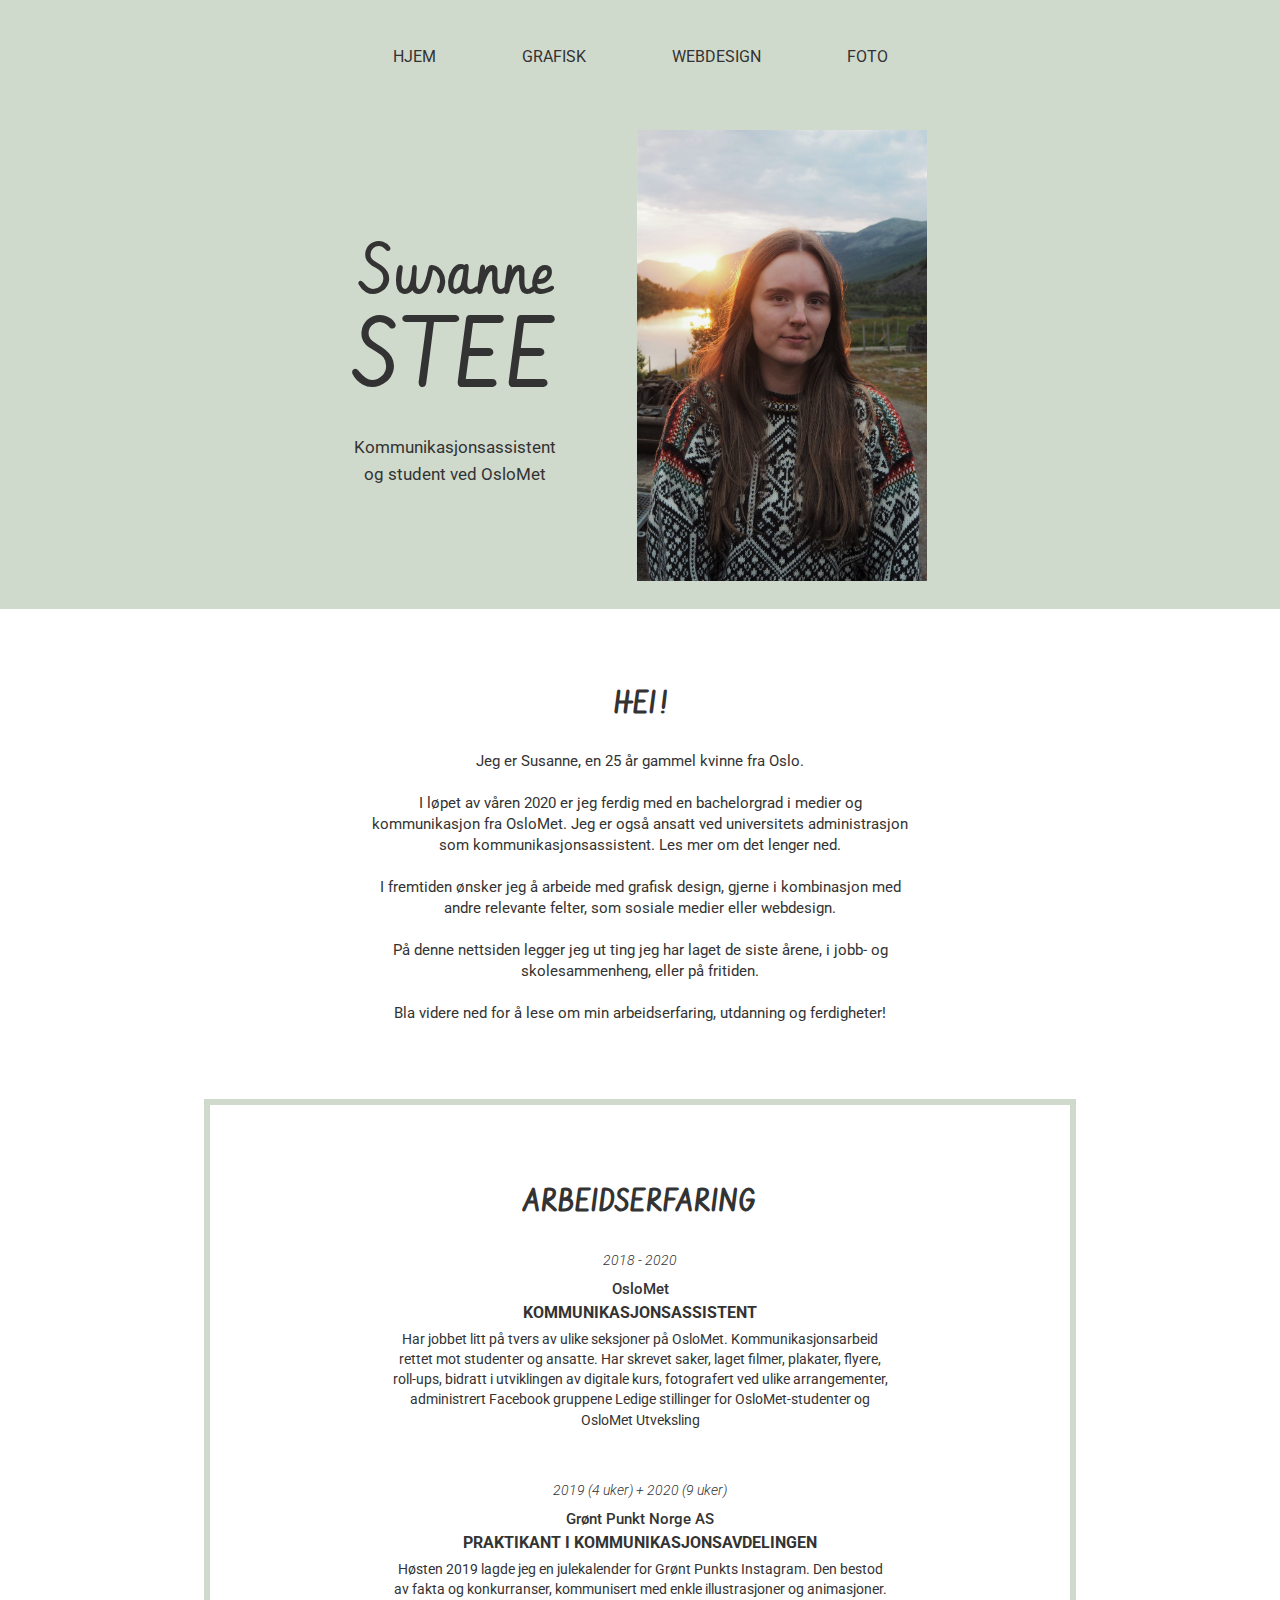
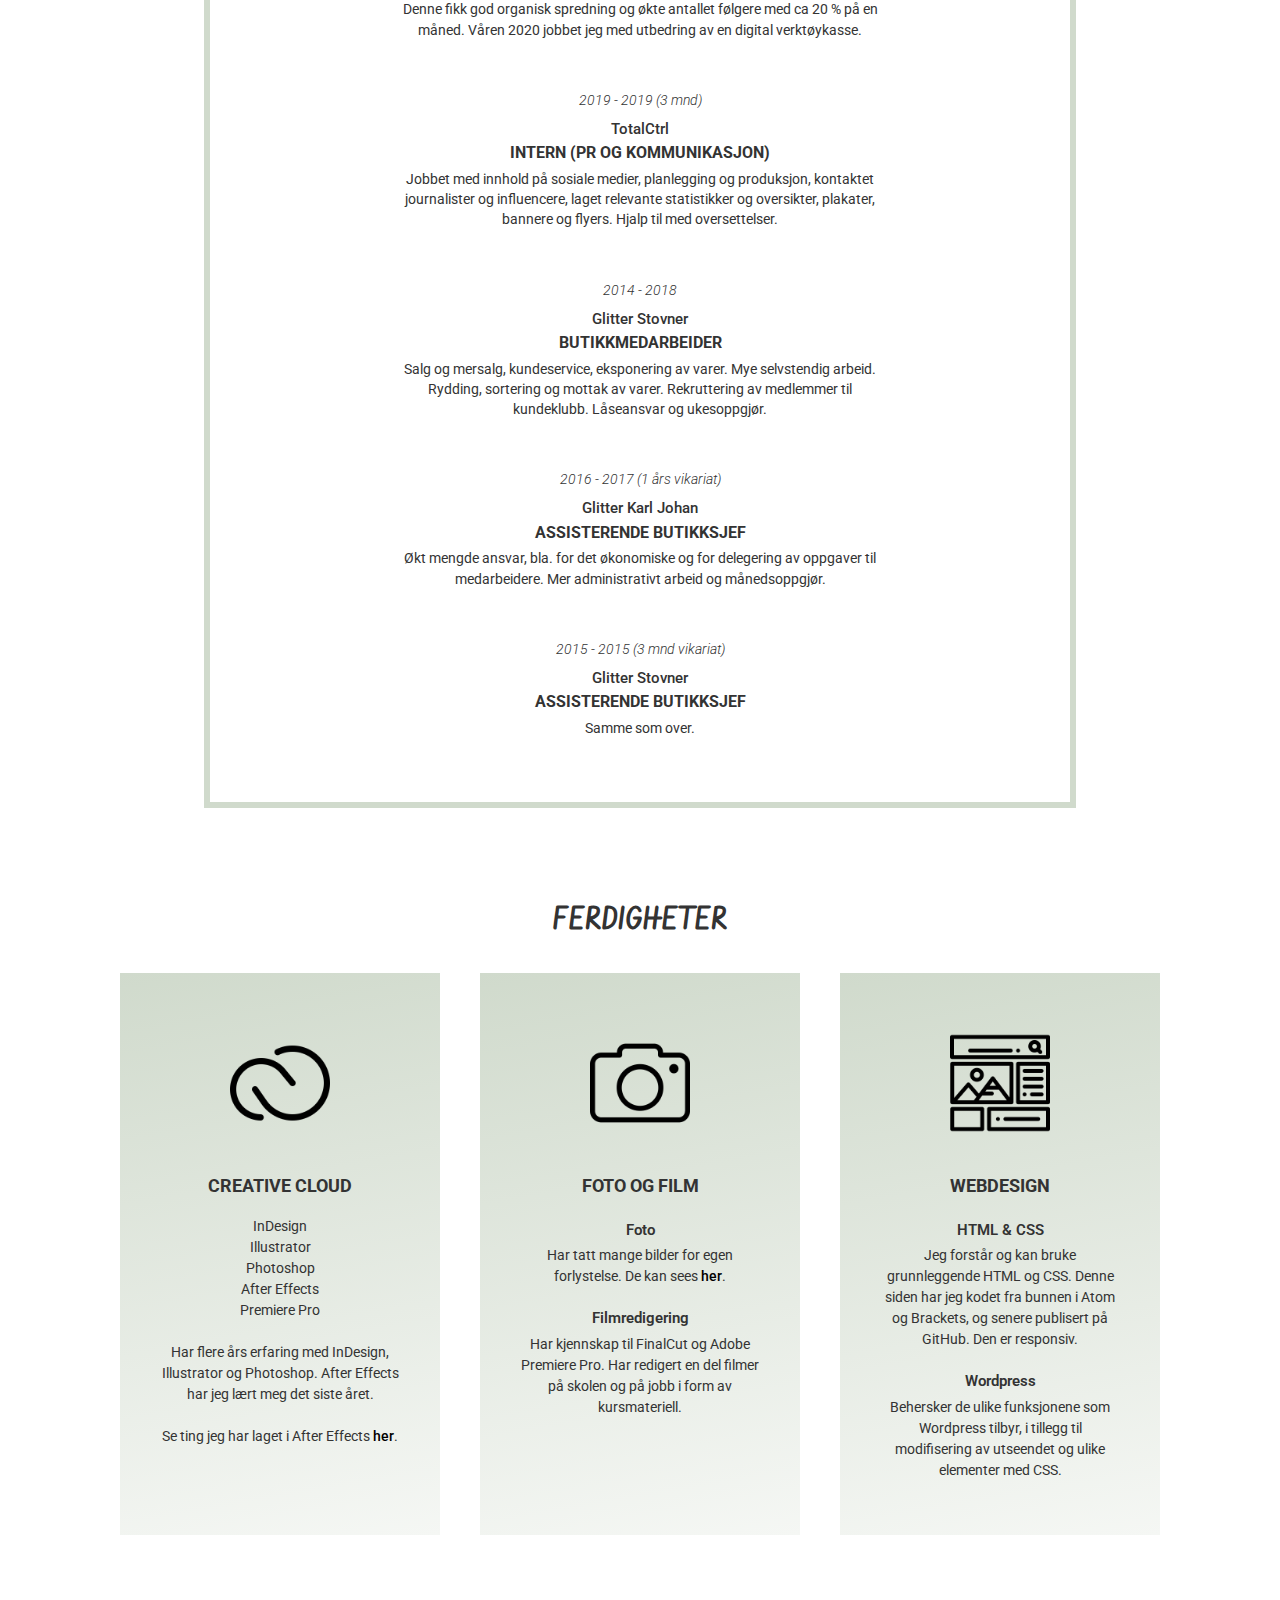
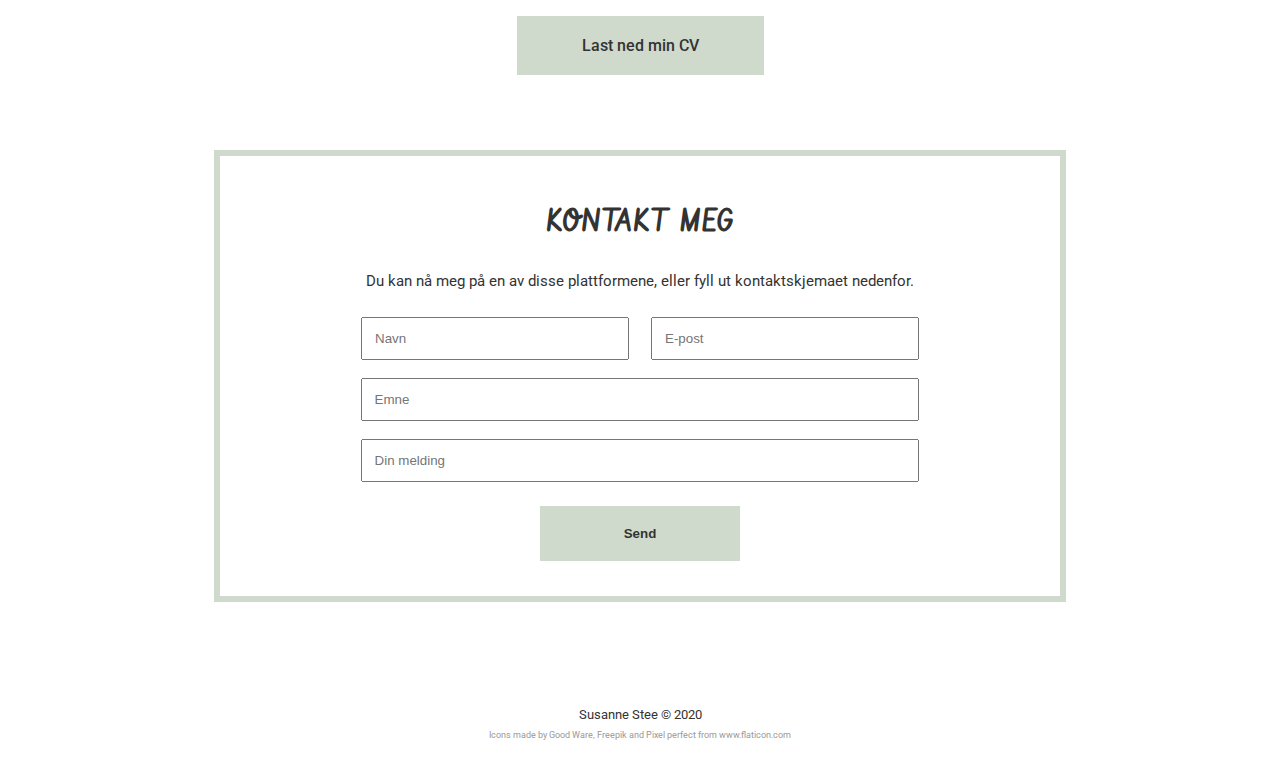
==== index.html @ d4089a22 "Add files via upload" ====
<!DOCTYPE html>
<html lang="no" dir="ltr">
  <head>
    <meta charset="utf-8">
    <meta name="viewport" content="width=device-width">
    <meta name="description" content="Grafisk design, webdesign, animasjon, portfolio">
    <meta name="keywords" content="grafisk design, webdesign, animasjon, portfolio">
    <meta name="author" content="Susanne Stee">
    <title>Susanne Stee | Hjem</title>
    <link rel="stylesheet" href="./css/style.css">
    <link href="https://fonts.googleapis.com/css2?family=Playfair+Display:ital,wght@0,400;0,500;0,600;0,700;0,800;0,900;1,400;1,500;1,600;1,700;1,800;1,900&family=Roboto:ital,wght@0,100;0,300;0,400;0,500;0,700;0,900;1,100;1,300;1,400;1,500;1,700;1,900&family=Vibur&display=swap" rel="stylesheet">

  </head>

  <body>


<!-- Navigation -->
    <div class="container-1">
        <div class="box-1-1"><a href="index.html">Hjem</a></div>
        <div class="box-1-2"><a href="https://www.instagram.com/susanne_stee/" target="_blank">Grafisk</a></div>
        <div class="box-1-3"><a href="/pages/webdesign.html">Webdesign</a></div>
        <div class="box-1-4"><a href="https://www.flickr.com/photos/susannestee/" target="_blank">Foto</a></div>
    </div>


<!-- Header -->
    <div class="container-2">
      <div class="box-2-1">
        <h1 id="susanne">Susanne</h1>
        <h1 id="stee">STEE</h1>
        <p>Kommunikasjonsassistent 
            <br>og student ved OsloMet</p>
      </div>
      <div class="box-2-2"><img src="./img/portrett.jpg" alt="Portrett"></div>
    </div>


<!-- Hei -->
    <div class="container-3">
      <div class="box-3-1">
       <h2>Hei!</h2>
       <p>Jeg er Susanne, en 25 år gammel kvinne fra Oslo. 
        <br>
        <br>
        I løpet av våren 2020 er jeg ferdig med en bachelorgrad i medier og kommunikasjon fra OsloMet. Jeg er også ansatt ved universitets administrasjon som kommunikasjonsassistent. Les mer om det lenger ned. 
        <br>
        <br>
        I fremtiden ønsker jeg å arbeide med grafisk design, gjerne i kombinasjon med andre relevante felter, som sosiale medier eller webdesign. 
        <br>
        <br>
        På denne nettsiden legger jeg ut ting jeg har laget de siste årene, i jobb- og skolesammenheng, eller på fritiden. 
        <br>
        <br>
        Bla videre ned for å lese om min arbeidserfaring, utdanning og ferdigheter!</p>
      </div>
    </div>


<!-- Erfaringer -->
    <div class="container-4">
      <div class="box-4-1">
        <h2>Arbeidserfaring</h2>

        <p class="arstall">2018 - 2020</p>
        <h3 class="sted">OsloMet</h3>
        <h3 class="tittel">Kommunikasjonsassistent</h3>
        <p>Har jobbet litt på tvers av ulike seksjoner på OsloMet. Kommunikasjonsarbeid rettet mot studenter og ansatte. Har skrevet saker, laget filmer, plakater, flyere, roll-ups, bidratt i utviklingen av digitale kurs, fotografert ved ulike arrangementer, administrert Facebook gruppene Ledige stillinger for OsloMet-studenter og OsloMet Utveksling</p>
          <br>
        <p class="arstall">2019 (4 uker) + 2020 (9 uker)</p>
        <h3 class="sted">Grønt Punkt Norge AS</h3>
        <h3 class="tittel">Praktikant i kommunikasjonsavdelingen</h3>
        <p>Høsten 2019 lagde jeg en julekalender for Grønt Punkts Instagram. Den bestod av fakta og konkurranser, kommunisert med enkle illustrasjoner og animasjoner. Denne fikk god organisk spredning og økte antallet følgere med ca 20 % på en måned. Våren 2020 jobbet jeg med utbedring av en digital verktøykasse.</p>
          <br>
        <p class="arstall">2019 - 2019 (3 mnd)</p>
        <h3 class="sted">TotalCtrl</h3>
        <h3 class="tittel">Intern (PR og kommunikasjon)</h3>
        <p>Jobbet med innhold på sosiale medier, planlegging og produksjon, kontaktet journalister og influencere, laget relevante statistikker og oversikter, plakater, bannere og flyers. Hjalp til med oversettelser.</p>
          <br>
        <p class="arstall">2014 - 2018</p>
        <h3 class="sted">Glitter Stovner</h3>
        <h3 class="tittel">Butikkmedarbeider</h3>
        <p>Salg og mersalg, kundeservice, eksponering av varer. Mye selvstendig arbeid. Rydding, sortering og mottak av varer. Rekruttering av medlemmer til kundeklubb. Låseansvar og ukesoppgjør.</p>
          <br>
        <p class="arstall">2016 - 2017 (1 års vikariat)</p>
        <h3 class="sted">Glitter Karl Johan</h3>
        <h3 class="tittel">Assisterende butikksjef</h3>
        <p>Økt mengde ansvar, bla. for det økonomiske og for delegering av oppgaver til medarbeidere. Mer administrativt arbeid og månedsoppgjør.</p>
          <br>
        <p class="arstall">2015 - 2015 (3 mnd vikariat)</p>
        <h3 class="sted">Glitter Stovner</h3>
        <h3 class="tittel">Assisterende butikksjef</h3>
        <p>Samme som over.</p>


      </div>
    </div>


<!-- Ferdigheter -->
    <div class="ferdigheter">
      <h2>Ferdigheter</h2>
    </div>
      
    <div class="container-5">
        <div class="box-5-1">
          <img src="./img/creative-cloud.png" alt="Creative Cloud">
          <h3>Creative Cloud</h3>
          <p>
            InDesign
            <br>Illustrator
            <br>Photoshop
            <br>After Effects
            <br>Premiere Pro
            <br><br>Har flere års erfaring med InDesign, Illustrator og Photoshop. After Effects har jeg lært meg det siste året. 
            <br><br>Se ting jeg har laget i After Effects <a href="https://www.instagram.com/susanne_stee/" target="_blank">her</a>.
           </p>
        </div>

        <div class="box-5-2">
          <img src="./img/camera.png" alt="Kamera">
          <h3>Foto og film</h3>
          <h4>Foto</h4>
          <p>Har tatt mange bilder for egen forlystelse. De kan sees <a href="https://www.flickr.com/photos/susannestee/" target="_blank">her</a>.</p>
          <h4>Filmredigering</h4>
          <p>Har kjennskap til FinalCut og Adobe Premiere Pro. Har redigert en del filmer på skolen og på jobb i form av kursmateriell.</p>
        </div>

        <div class="box-5-3">
          <img src="./img/ux.png" alt="Webdesign">
          <h3>Webdesign</h3>
          <h4>HTML & CSS</h4>
          <p>Jeg forstår og kan bruke grunnleggende HTML og CSS. Denne siden har jeg kodet fra bunnen i Atom og Brackets, og senere publisert på GitHub. Den er responsiv.</p>
          <h4>Wordpress</h4>
          <p>Behersker de ulike funksjonene som Wordpress tilbyr, i tillegg til modifisering av utseendet og ulike elementer med CSS.</p>
        </div>
    </div>


<!-- Last ned min CV -->
    <div class="container-6">
      <div class="box-6-1">
        <h2><a href="./img/ux.png" download>Last ned min CV</a></h2>
      </div>
    </div>
    


<!-- Kontakt meg -->
    <div class="container-7">
      <div class="box-7-1">
        <h2>Kontakt meg</h2>
        <p>Du kan nå meg på en av disse plattformene, eller fyll ut kontaktskjemaet nedenfor.</p>
          <form>
            <input type="text" placeholder="Navn">
            <input type="email" placeholder="E-post">
            <br>
            <input id="emne" type="text" placeholder="Emne">
            <br>
            <input id="melding" type="text" placeholder="Din melding">
            <br>
            <button type="submit" name="button" class="button_1">Send</button>
          </form>
      </div>
    </div>


<!-- Footer -->
    <div class="container-8">
      <div class="box-8-1">
        <p>Susanne Stee &copy; 2020</p>
        <div id="flaticon">Icons made by <a href="https://www.flaticon.com/authors/good-ware" title="Good Ware">Good Ware</a>, <a href="https://www.flaticon.com/authors/freepik" title="Freepik">Freepik</a> and <a href="https://www.flaticon.com/authors/pixel-perfect" title="Pixel perfect">Pixel perfect</a> from <a href="https://www.flaticon.com/" title="Flaticon"> www.flaticon.com</a>
        </div>
      </div>
    </div>





  </body>
</html>
---- css/style.css ----
body{
  font: 15px/1.5 'Roboto', sans-serif;
  padding: 0;
  margin: 0;
  background-color: #ffffff;
  text-align: center;
  color: #333;
}

h2{
    font-family: 'Vibur', serif;
    font-size: 30px;
    font-weight: 600;
    text-transform: uppercase;
}




/* Navigation */
.container-1{
  padding-top: 40px;
  padding-bottom: 35px;
  display: flex;
  flex-direction: row;
  flex-wrap: wrap;
  justify-content: center;
  height: auto;
  background: #D0DACC;
  border: 0px red solid;
  font-size: 16px;
}

@media only screen and (max-width: 414px){
    .container-1{
        flex-direction: column;
        padding-top: 30px;
        padding-bottom: 30px;
        margin-bottom: -20px;
        font-size: 21px;
    }
    
    .container-1 a{
        background-color: #e7ece5;
        padding: 10xp 50px;
        width: 100px;
    }
    
    
    .box-1-1, .box-1-2, .box-1-3, .box-1-4{
        margin: 15px 0px;
    }
}

.container-1 a{
  text-decoration: none;
  text-transform: uppercase;
  color: #333;
  padding: 15px 38px;
}

.container-1 a:hover{
  background-color: #e7ece5;
  transition: 0.5s;
}

.container-1 .current a {
  background-color: #a6aea3;
}

.box-1-1{
  padding: 5px;
  border: 0px red solid;
}

.box-1-2{
  padding: 5px;
  border: 0px red solid;
}

.box-1-3{
  padding: 5px;
  border: 0px red solid;
}

.box-1-4{
  padding: 5px;
  border: 0px red solid;
}



/* Header */
.container-2{
  display: flex;
  flex-direction: row;
  flex-wrap: wrap;
  justify-content: center;
  align-items: center;
  width: auto;
  height: 500px;
  background: #D0DACC;
  border: 0px red solid;
}

@media only screen and (max-width: 414px){
    .container-2{
        height:870px;
    }
}

.box-2-1{
  width: auto;
  padding: 20px;
  border: 0px red solid;
  margin-right: 40px;
}

@media only screen and (max-width: 414px){
    .box-2-1{
        margin-right: 0px;
        margin-bottom: -30px;
        padding-bottom: 0px;
    }
}

#susanne{
  font-size: 70px;
  line-height: 0.4;
  font-family: 'Vibur', serif;
  font-weight: 400;
}

#stee{
  font-size: 95px;
  line-height: 0.2;
  font-family: 'Vibur', serif;
  font-weight: 400;
}

.box-2-1 p{
  font-size: 17px;
    line-height: 1.6;
}

.box-2-2{
  width: auto;
  padding: 20px;
  border: 0px red solid;
  background: #D0DACC;
}

.box-2-2 img{
  /*height: 450px;*/
    width: 290px;
}



/* Hei */
.container-3{
  display: flex;
  justify-content: center;
  width: auto;
  height: auto;
  border: 0px red solid;
}

.container-3 h1{
    font-family: 'Vibur', serif;
    font-size: 33px;
    font-weight: 600;
    letter-spacing: 6px;
    text-transform: uppercase;
}

.container-3 p{
    font-size: px;
}

.box-3-1{
  padding: 50px;
  margin: 0px 20px;
  width: 550px;
  border: 0px red solid;
  line-height: 1.4;
}

@media only screen and (max-width: 414px){
    .box-3-1{
        padding: 35px;
    }
}


/* Arbeidserfaring */
.container-4{
  margin-top: -10px;
  display: flex;
  justify-content: center;
  width: auto;
  height: auto;
  border: 0px red solid;
}

.box-4-1{
  padding: 50px 180px;
  margin: 20px;
  width: 500px;
  border: 6px #D0DACC solid;
}

@media only screen and (max-width: 414px){
    .container-4{
      margin-top: -10px;
    }
    
    .box-4-1{
      padding: 35px;
    }
}

.arstall{
    margin-bottom: -8px;
    font-size: 14px !important;
    font-style: italic;
    font-weight: 300;
}

.sted{
    font-size: 15px;
    font-weight: 500;
    margin-bottom: -15px
}

.tittel{
    text-transform: uppercase;
    font-size: 16px;
    font-weight: 700;
    margin-bottom: -10px;
}

.container-4 p{
    font-size: 13.5px;
}



/* Ferdigheter */
.ferdigheter{
    text-align: center;
    margin-top: 70px;
}
.container-5{
  margin-top: -14px;
  display: flex;
  flex-direction: row;
  flex-wrap: wrap;
  justify-content: center;
  height: auto;
  width: auto;
  justify-content: center;
  border: 0px red solid;
}

.container-5 img{
  height: 100px;
  margin-top: 20px;
  margin-bottom: 15px;
}

.container-5 h3{
  text-transform: uppercase;
}

.container-5 h4{
  margin-bottom: -10px;
  margin-top: 20px;
  font-weight: 600;
}

.container-5 p{
  font-size: 14px;
}

.container-5 a{
  color: #000000;
  text-decoration: none;
  font-weight: 500;
}

.container-5 a:hover{
  color: #a6aea3;
}

.box-5-1{
  width: 240px;
  padding: 40px;
  margin: 20px;
  border: 0px #D0DACC solid;
  background-image: linear-gradient(170deg, #d0dacc, #f5f7f4);
}

.box-5-2{
  width: 240px;
  padding: 40px;
  margin: 20px;
  border: 0px #D0DACC solid;
  align-items: center;
  background-image: linear-gradient(170deg, #d0dacc, #f5f7f4);
}

.box-5-3{
  width: 240px;
  padding: 40px;
  margin: 20px;
  border: 0px #D0DACC solid;
  align-items: center;
  background-image: linear-gradient(170deg, #d0dacc, #f5f7f4);
}





/* Last ned min CV */
.container-6{
  margin-top: 20px;
  display: flex;
  justify-content: center;
  width: auto;
  height: auto;
  justify-content: center;
  border: 0px red solid;
}

.container-6-webdesign{
  margin-top: 20px;
  display: flex;
  justify-content: center;
  width: auto;
  height: auto;
  justify-content: center;
  border: 0px red solid;
}

.box-6-1{
  padding: 0px;
  margin: 20px;
}

.box-6-1-webdesign{
  padding: 0px;
  margin: 20px;
    margin-top: -60px;
}

.container-6 a{
  width: auto;
  padding: 20px 65px;
  text-decoration: none;
  color: #333;
  font-size: 18px;
  background-color: #D0DACC;
  font-family: 'Roboto', sans-serif;
  text-transform: none;
  font-weight: 500;
  font-size: 16px;
    
}

.container-6-webdesign a{
  width: auto;
  padding: 17px 75px;
  text-decoration: none;
  color: #333;
  font-size: 18px;
  background-color: #D0DACC;
  font-family: 'Roboto', sans-serif;
  text-transform: none;
  font-weight: 500;
  font-size: 16px;
    
}

.container-6 a:hover{
  background-color: #e7ece5;
  transition: 0.5s;
}

.container-6-webdesign a:hover{
  background-color: #e7ece5;
  transition: 0.5s;
}




/* Kontakt meg */
.container-7{
  margin-top: 20px;
  display: flex;
  justify-content: center;
  width: auto;
  height: auto;
  justify-content: center;
  border: 0px red solid;
}

.box-7-1{
  padding: 20px;
  margin: 20px;
  width: 800px;
  border: 6px #D0DACC solid;
}

input {
  margin: 9px;
  padding: 12px;
  width: 240px;
}

#emne, #melding{
  width: 66.35%;
  min-width: 240px;
}

button {
  padding: 20px 70px;
  margin: 15px;
  width: 200px;
  background-color: #D0DACC;
  border: 0 #000 solid;
  font-weight: bold;
  color: #333;
}

button:hover {
  background-color: #e7ece5;
  cursor: pointer;
  transition: 0.5s;
}

@media only screen and (max-width: 414px){
    button{
      width: 266px;
    }
}


/* Footer */
.container-8{
  margin-top: 50px;
  display: flex;
  justify-content: center;
  width: 100%;
  height: auto;
  justify-content: center;
  border: 0px red solid;
}

.box-8-1{
  width: 100%;
  padding: 20px;
  border: 0px red solid;
  font-size: 13px;
}

#flaticon{
  font-size: 9px;
  color: #999;
  margin-top: -8px;
}

#flaticon a{
  color: #999;
  text-decoration: none;
}
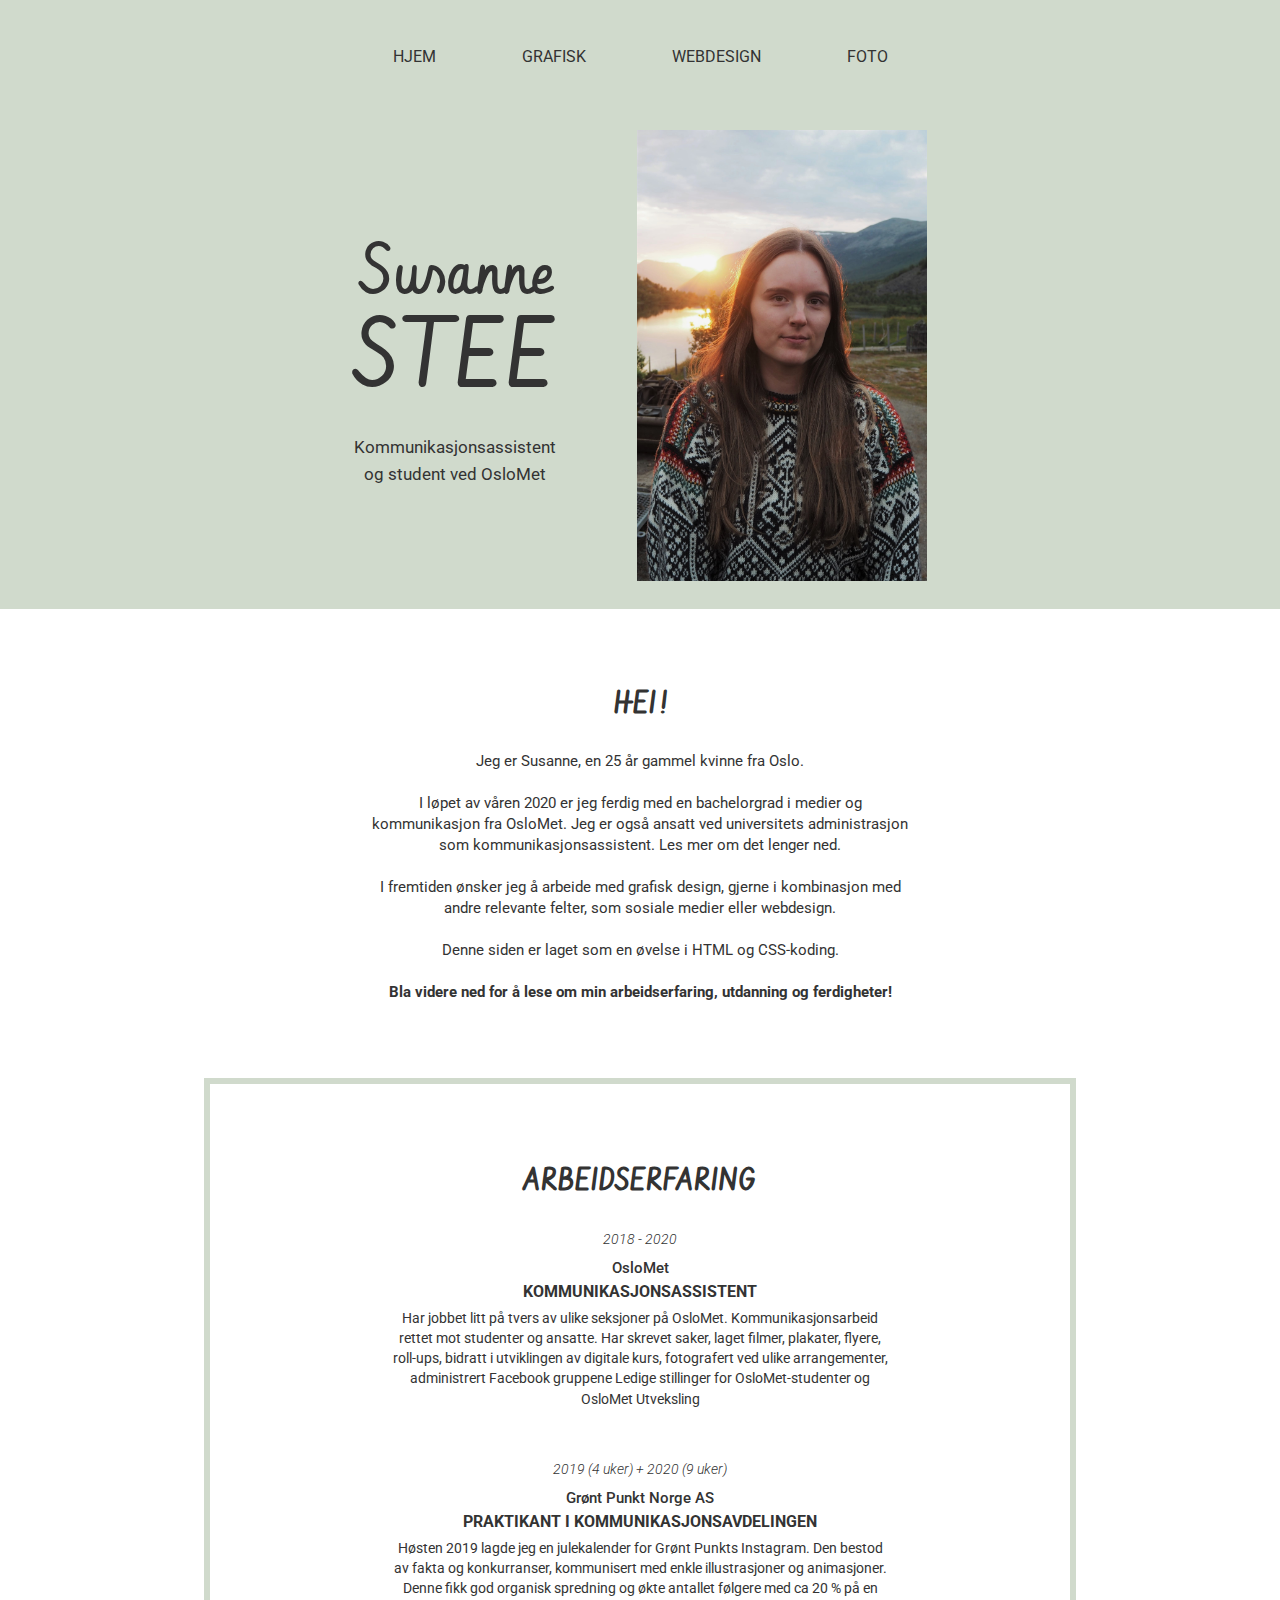
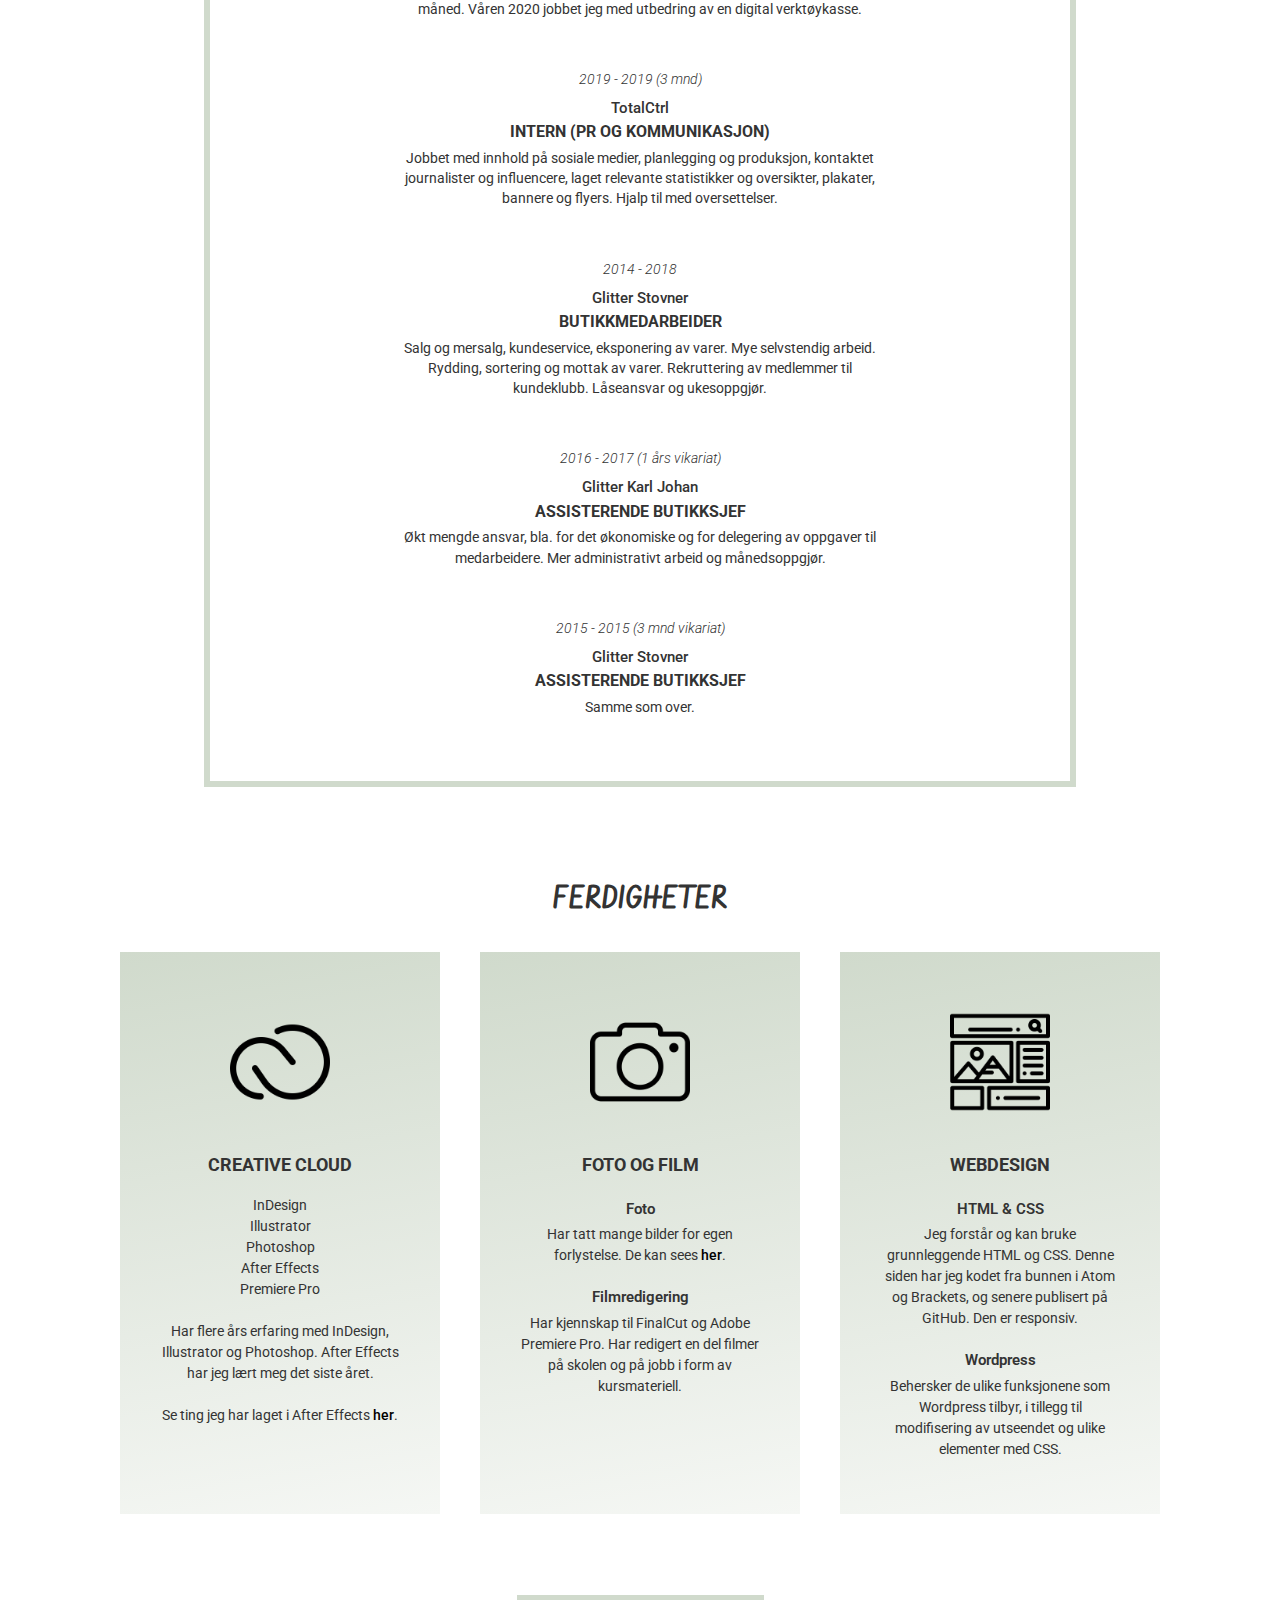
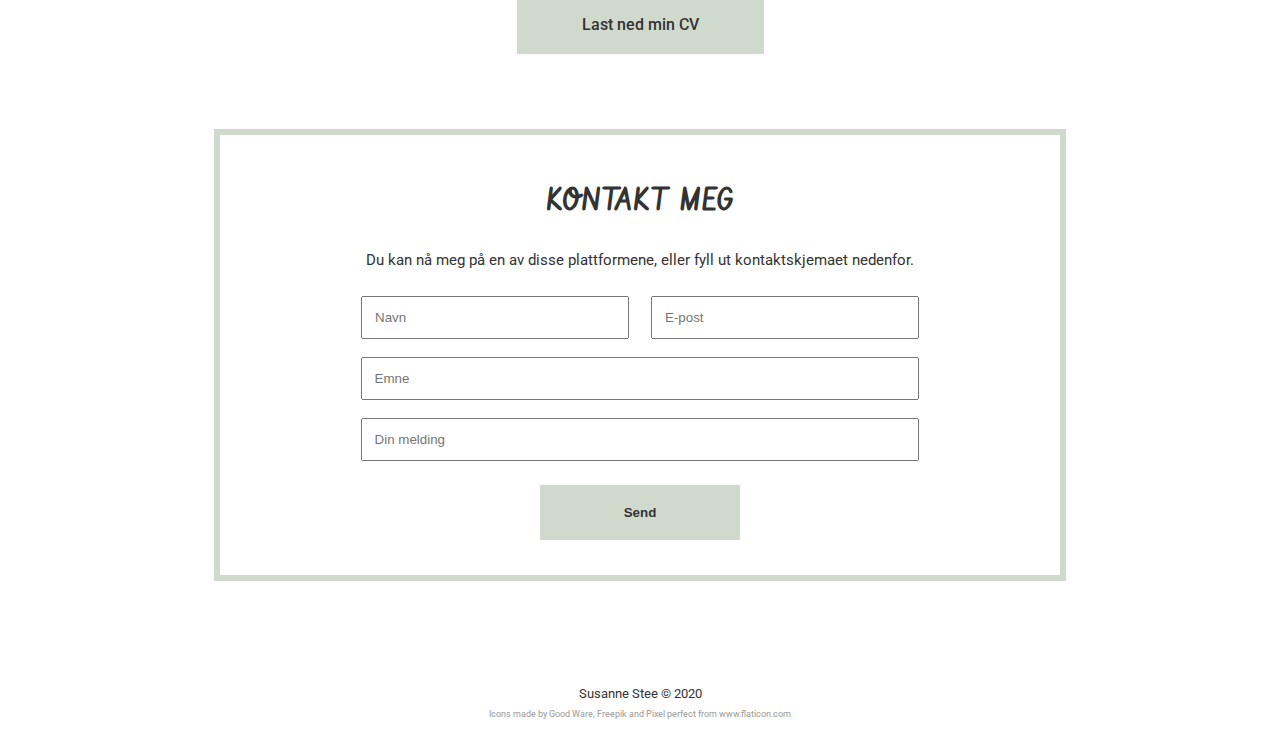
==== commit 94a397ae: "Update index.html" ====
--- a/index.html
+++ b/index.html
@@ -19,7 +19,7 @@
     <div class="container-1">
         <div class="box-1-1"><a href="index.html">Hjem</a></div>
         <div class="box-1-2"><a href="https://www.instagram.com/susanne_stee/" target="_blank">Grafisk</a></div>
-        <div class="box-1-3"><a href="/pages/webdesign.html">Webdesign</a></div>
+        <div class="box-1-3"><a href="pages/webdesign.html">Webdesign</a></div>
         <div class="box-1-4"><a href="https://www.flickr.com/photos/susannestee/" target="_blank">Foto</a></div>
     </div>
 
@@ -49,10 +49,10 @@
         I fremtiden ønsker jeg å arbeide med grafisk design, gjerne i kombinasjon med andre relevante felter, som sosiale medier eller webdesign. 
         <br>
         <br>
-        På denne nettsiden legger jeg ut ting jeg har laget de siste årene, i jobb- og skolesammenheng, eller på fritiden. 
+        Denne siden er laget som en øvelse i HTML og CSS-koding. 
         <br>
         <br>
-        Bla videre ned for å lese om min arbeidserfaring, utdanning og ferdigheter!</p>
+         <b>Bla videre ned for å lese om min arbeidserfaring, utdanning og ferdigheter!</b></p>
       </div>
     </div>
 
@@ -179,4 +179,4 @@
 
 
   </body>
-</html>+</html>
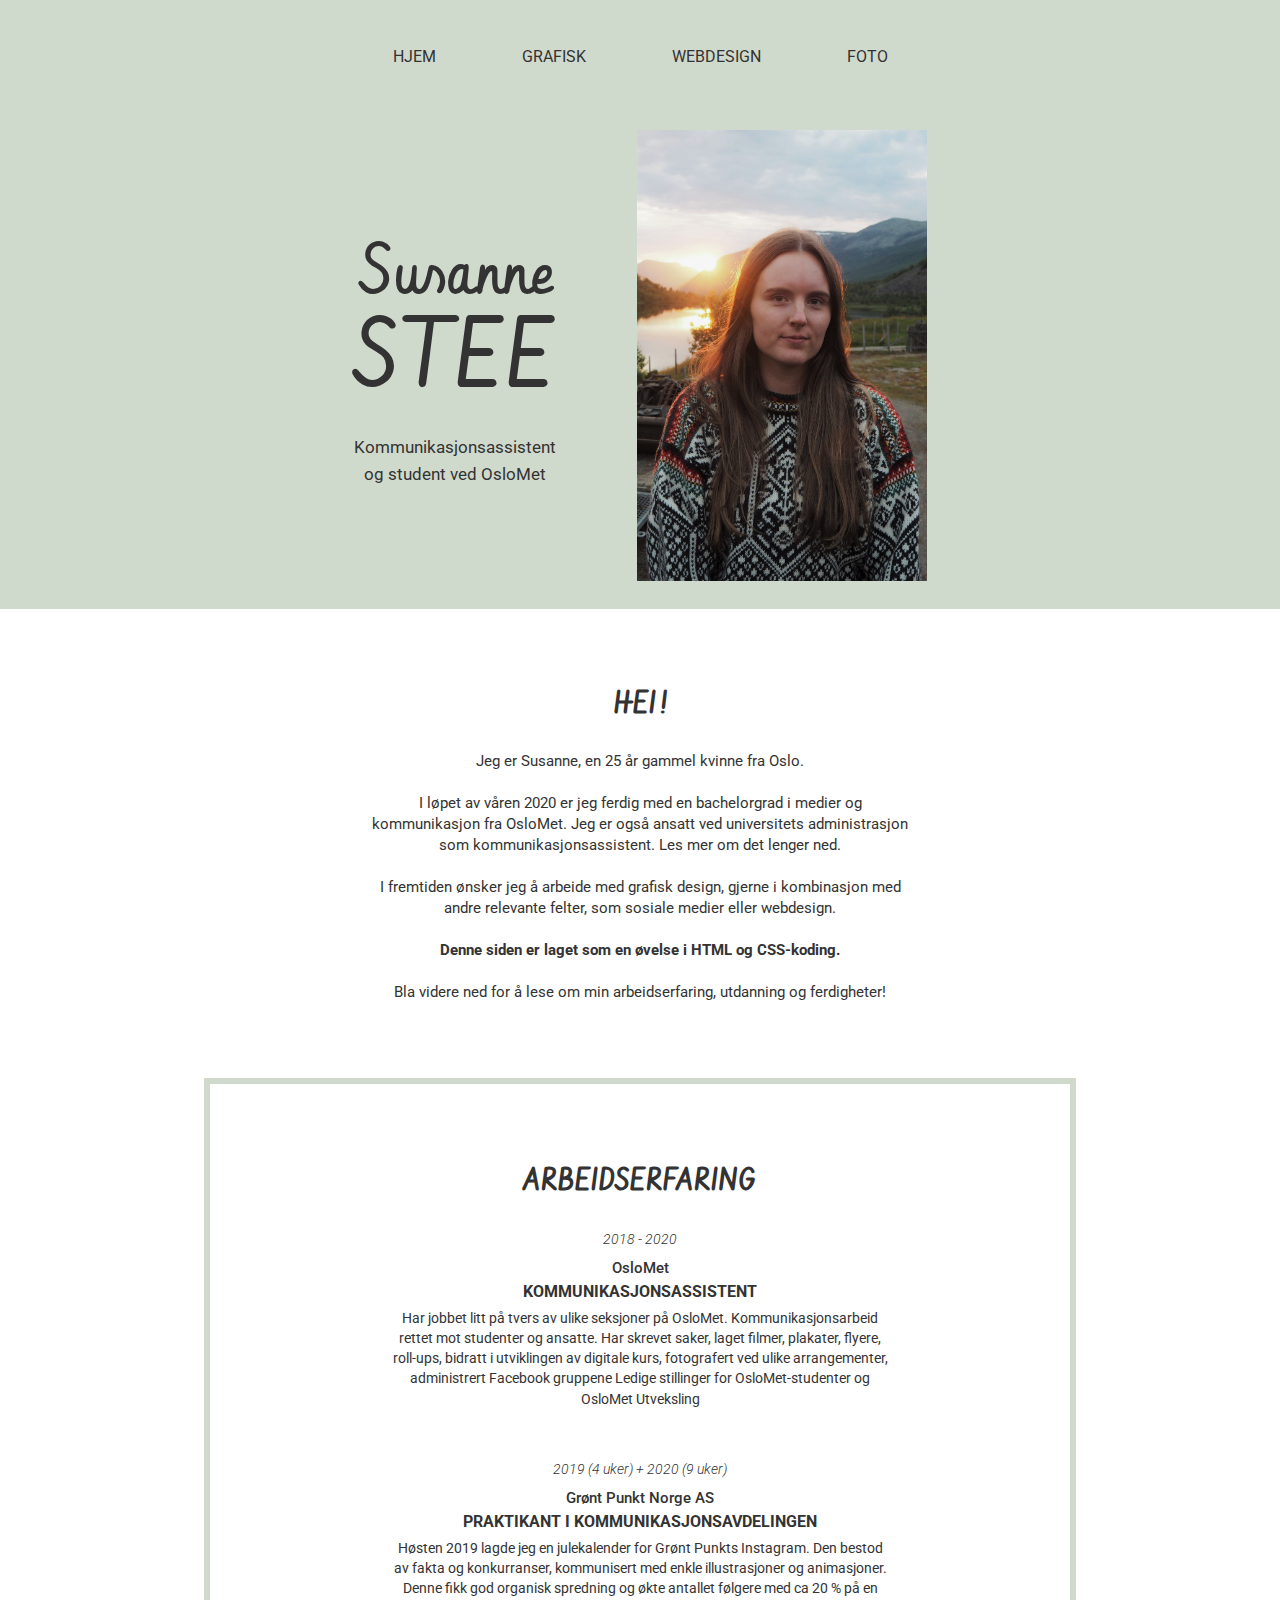
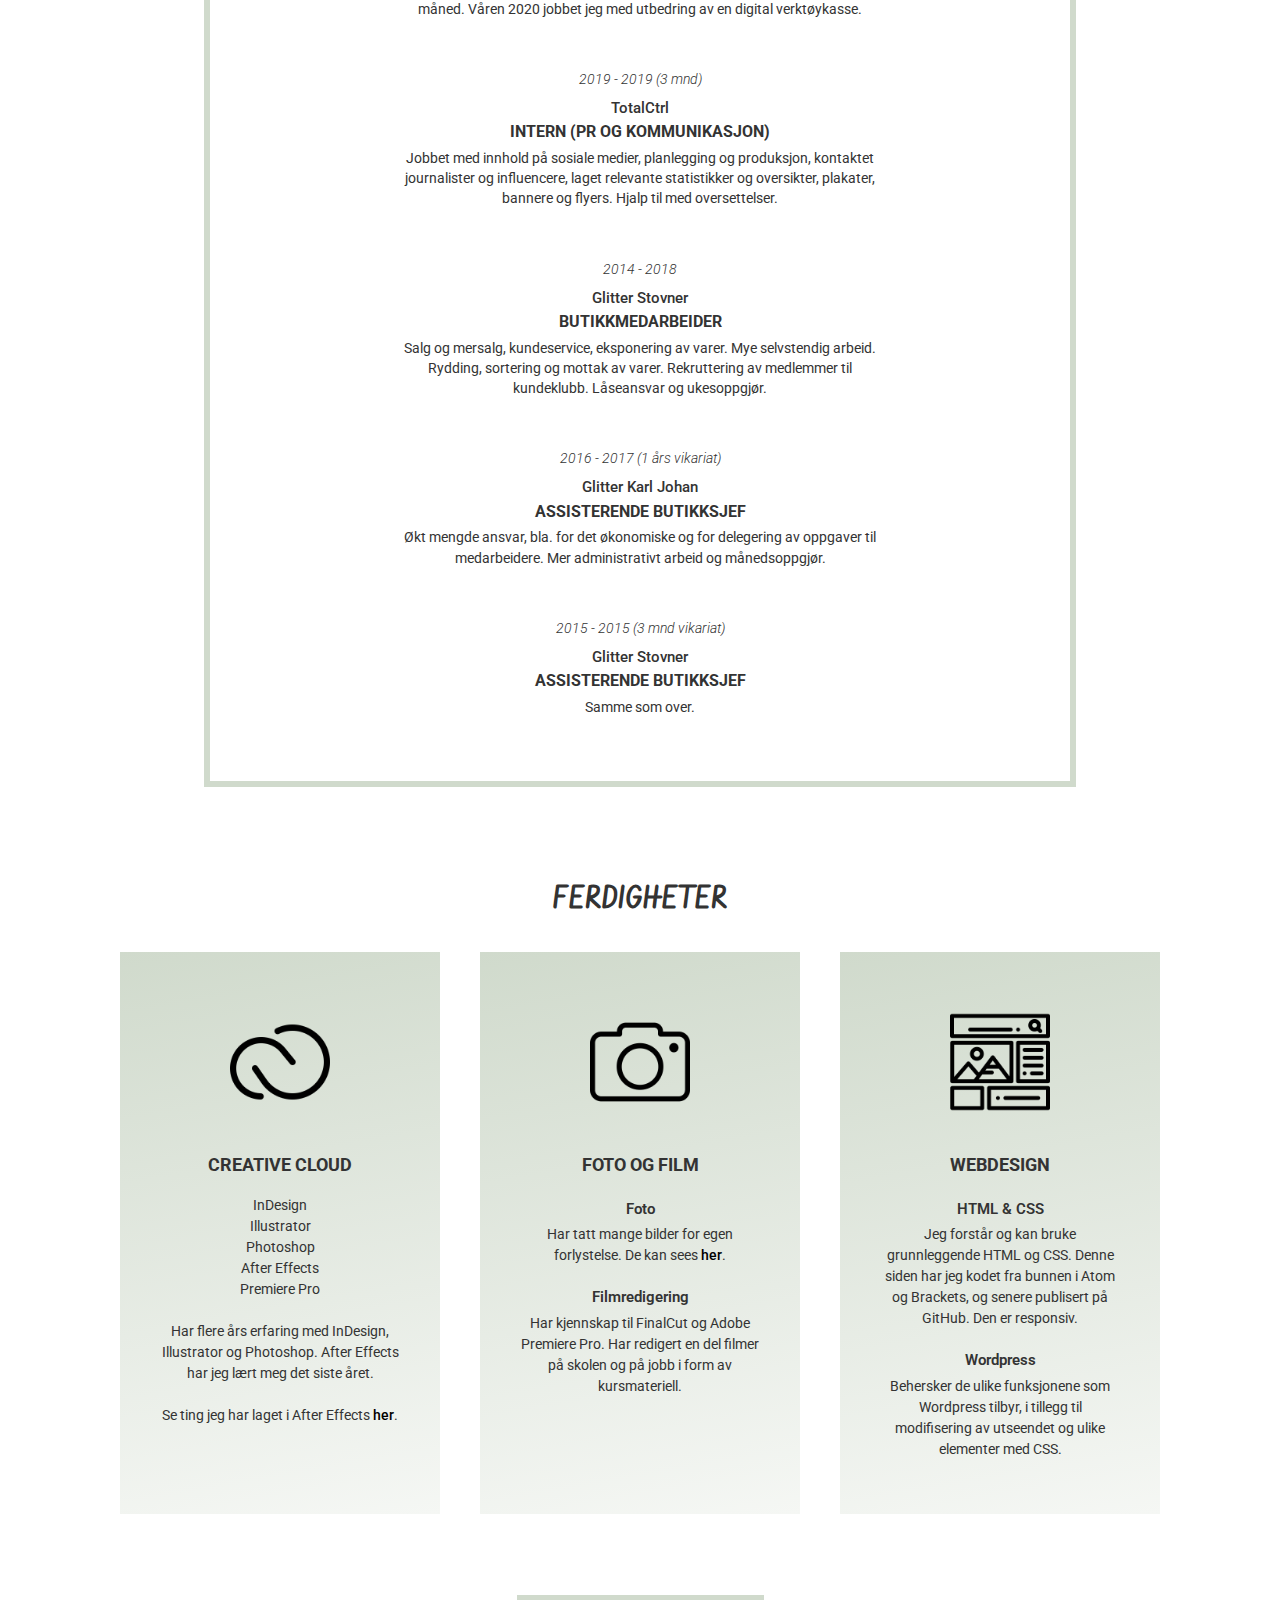
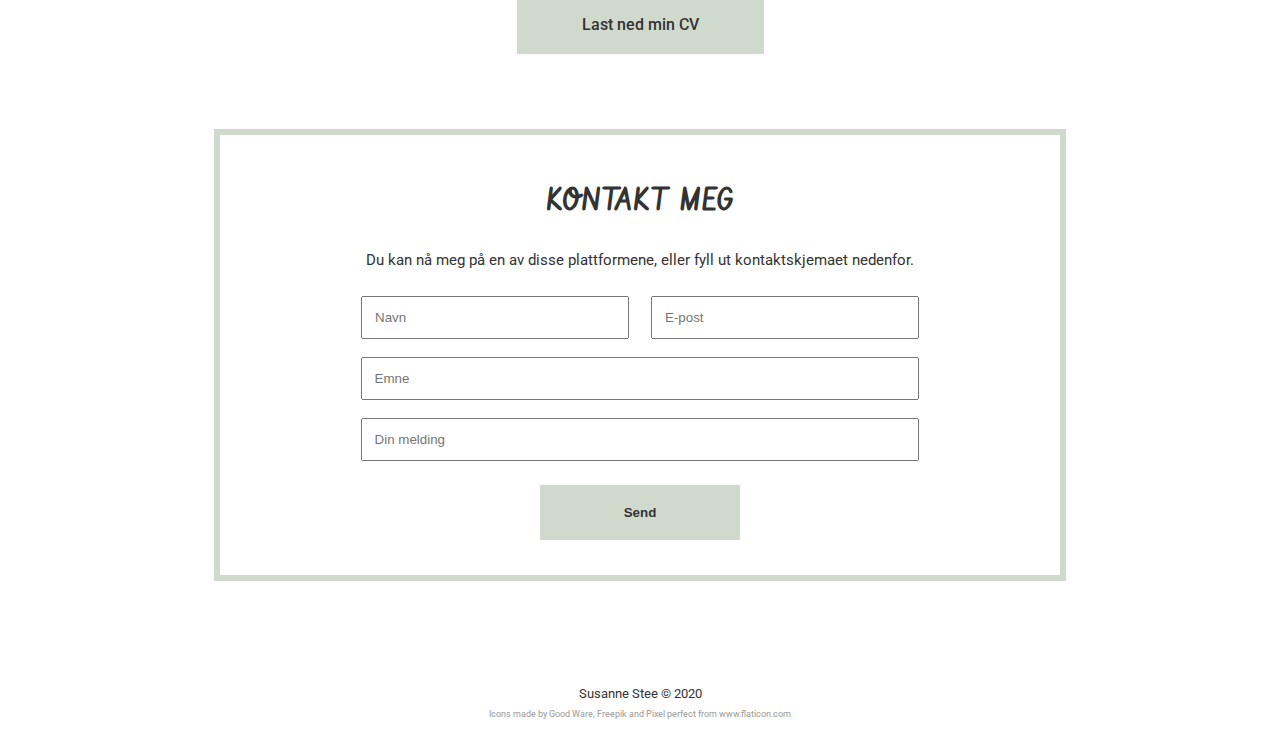
==== commit d3ea05d8: "Update index.html" ====
--- a/index.html
+++ b/index.html
@@ -49,10 +49,10 @@
         I fremtiden ønsker jeg å arbeide med grafisk design, gjerne i kombinasjon med andre relevante felter, som sosiale medier eller webdesign. 
         <br>
         <br>
-        Denne siden er laget som en øvelse i HTML og CSS-koding. 
+         <b>Denne siden er laget som en øvelse i HTML og CSS-koding.</b>
         <br>
         <br>
-         <b>Bla videre ned for å lese om min arbeidserfaring, utdanning og ferdigheter!</b></p>
+        Bla videre ned for å lese om min arbeidserfaring, utdanning og ferdigheter!</p>
       </div>
     </div>
 
